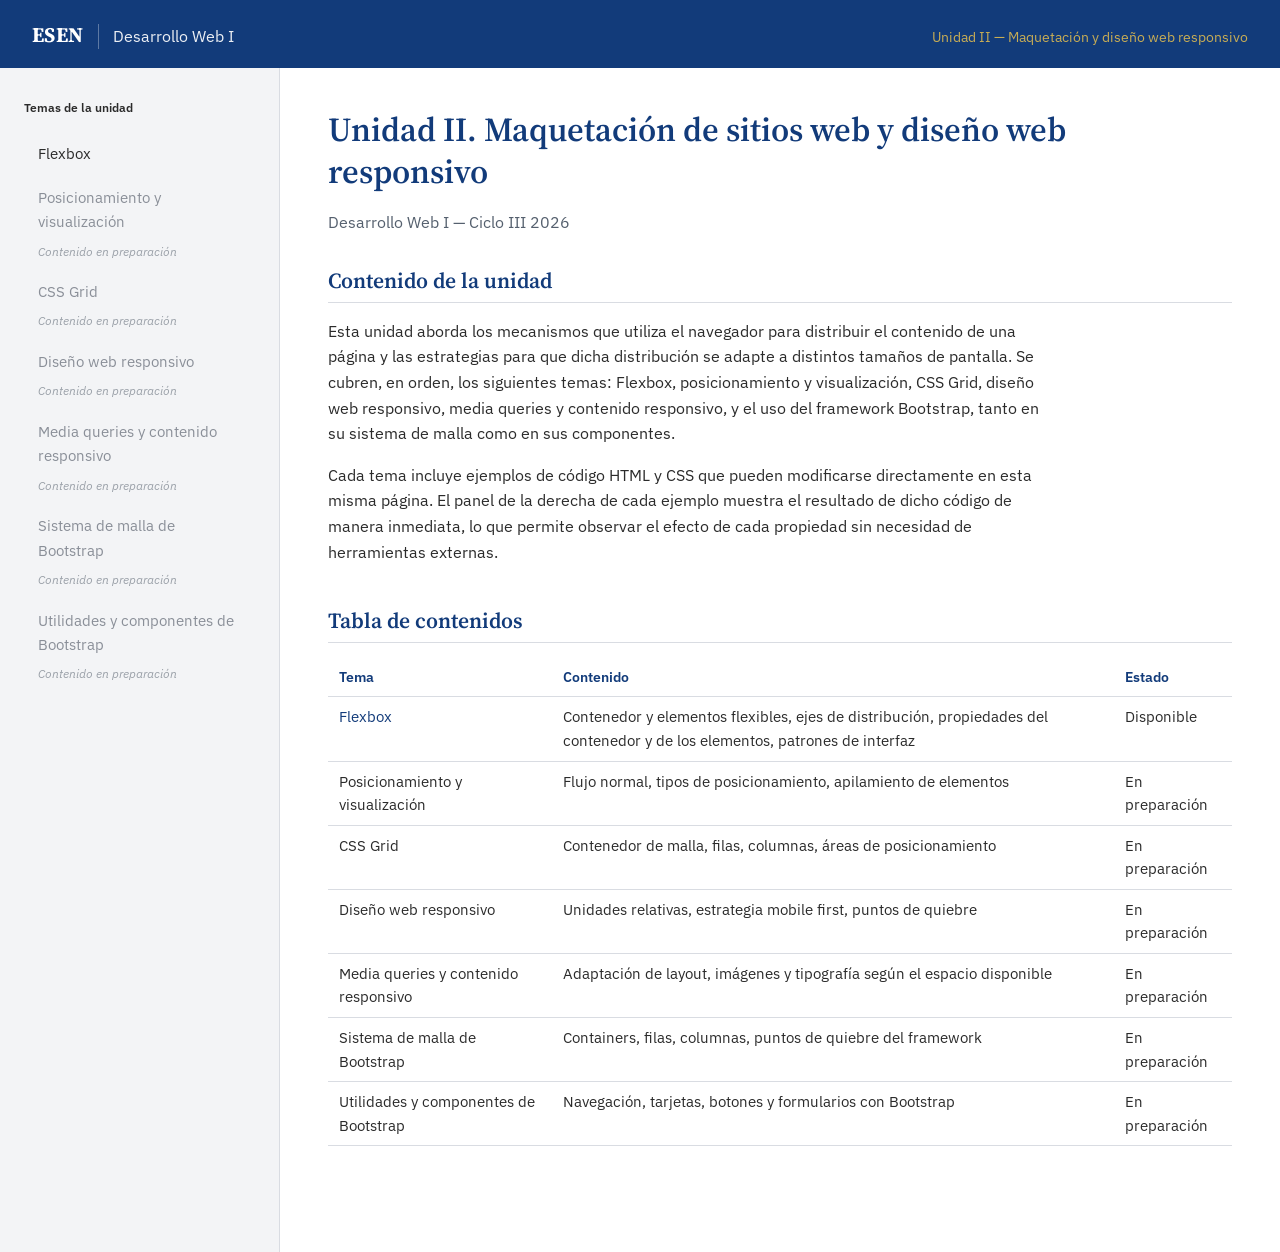
==== index.html @ 8baa9167 "commit inicial" ====
<!DOCTYPE html>
<html lang="es">
<head>
  <meta charset="UTF-8">
  <meta name="viewport" content="width=device-width, initial-scale=1.0">
  <title>Desarrollo Web I — Unidad II</title>
  <link rel="preconnect" href="https://fonts.googleapis.com">
  <link rel="preconnect" href="https://fonts.gstatic.com" crossorigin>
  <link href="https://fonts.googleapis.com/css2?family=Source+Serif+4:opsz,wght@8..60,400;8..60,600;8..60,700&family=IBM+Plex+Sans:wght@400;500;600&family=IBM+Plex+Mono:wght@400;500&display=swap" rel="stylesheet">
  <link rel="stylesheet" href="css/estilos.css">
</head>
<body>

  <header class="masthead">
    <span class="sigla">ESEN</span>
    <span class="curso">Desarrollo Web I</span>
    <span class="unidad">Unidad II — Maquetación y diseño web responsivo</span>
  </header>

  <div class="estructura">

    <!-- INICIO NAVEGACIÓN — este bloque se reutiliza sin cambios en cada tema de la unidad -->
    <nav class="navegacion-tema">
      <h2>Temas de la unidad</h2>
      <ul class="lista-temas">
        <li>
          <a href="flexbox.html">Flexbox</a>
        </li>
        <li class="pendiente">
          <a href="#">Posicionamiento y visualización</a>
          <span class="nota-pendiente">Contenido en preparación</span>
        </li>
        <li class="pendiente">
          <a href="#">CSS Grid</a>
          <span class="nota-pendiente">Contenido en preparación</span>
        </li>
        <li class="pendiente">
          <a href="#">Diseño web responsivo</a>
          <span class="nota-pendiente">Contenido en preparación</span>
        </li>
        <li class="pendiente">
          <a href="#">Media queries y contenido responsivo</a>
          <span class="nota-pendiente">Contenido en preparación</span>
        </li>
        <li class="pendiente">
          <a href="#">Sistema de malla de Bootstrap</a>
          <span class="nota-pendiente">Contenido en preparación</span>
        </li>
        <li class="pendiente">
          <a href="#">Utilidades y componentes de Bootstrap</a>
          <span class="nota-pendiente">Contenido en preparación</span>
        </li>
      </ul>
    </nav>
    <!-- FIN NAVEGACIÓN -->

    <main class="contenido">
      <header>
        <h1>Unidad II. Maquetación de sitios web y diseño web responsivo</h1>
        <p class="subtitulo">Desarrollo Web I — Ciclo III 2026</p>
      </header>

      <section>
        <h2>Contenido de la unidad</h2>
        <p>
          Esta unidad aborda los mecanismos que utiliza el navegador para distribuir
          el contenido de una página y las estrategias para que dicha distribución se
          adapte a distintos tamaños de pantalla. Se cubren, en orden, los siguientes
          temas: Flexbox, posicionamiento y visualización, CSS Grid, diseño web
          responsivo, media queries y contenido responsivo, y el uso del framework
          Bootstrap, tanto en su sistema de malla como en sus componentes.
        </p>
        <p>
          Cada tema incluye ejemplos de código HTML y CSS que pueden modificarse
          directamente en esta misma página. El panel de la derecha de cada ejemplo
          muestra el resultado de dicho código de manera inmediata, lo que permite
          observar el efecto de cada propiedad sin necesidad de herramientas externas.
        </p>
      </section>

      <section>
        <h2>Tabla de contenidos</h2>
        <table class="tabla-referencia">
          <thead>
            <tr>
              <th>Tema</th>
              <th>Contenido</th>
              <th>Estado</th>
            </tr>
          </thead>
          <tbody>
            <tr>
              <td><a href="flexbox.html">Flexbox</a></td>
              <td>Contenedor y elementos flexibles, ejes de distribución, propiedades del contenedor y de los elementos, patrones de interfaz</td>
              <td>Disponible</td>
            </tr>
            <tr>
              <td>Posicionamiento y visualización</td>
              <td>Flujo normal, tipos de posicionamiento, apilamiento de elementos</td>
              <td>En preparación</td>
            </tr>
            <tr>
              <td>CSS Grid</td>
              <td>Contenedor de malla, filas, columnas, áreas de posicionamiento</td>
              <td>En preparación</td>
            </tr>
            <tr>
              <td>Diseño web responsivo</td>
              <td>Unidades relativas, estrategia mobile first, puntos de quiebre</td>
              <td>En preparación</td>
            </tr>
            <tr>
              <td>Media queries y contenido responsivo</td>
              <td>Adaptación de layout, imágenes y tipografía según el espacio disponible</td>
              <td>En preparación</td>
            </tr>
            <tr>
              <td>Sistema de malla de Bootstrap</td>
              <td>Containers, filas, columnas, puntos de quiebre del framework</td>
              <td>En preparación</td>
            </tr>
            <tr>
              <td>Utilidades y componentes de Bootstrap</td>
              <td>Navegación, tarjetas, botones y formularios con Bootstrap</td>
              <td>En preparación</td>
            </tr>
          </tbody>
        </table>
      </section>
    </main>

  </div>

</body>
</html>
---- css/estilos.css ----
/*
  Hoja de estilos compartida — Desarrollo Web I, Unidad II
  Este archivo es utilizado por todas las páginas de la unidad.
  Al incorporar un nuevo tema, basta con enlazar este mismo archivo
  para mantener una apariencia consistente.
*/

:root {
  --azul-esen: #123B7A;
  --azul-esen-oscuro: #0d2c5c;
  --dorado-esen: #C8AD55;
  --blanco: #FFFFFF;
  --gris-claro: #F3F4F6;
  --gris-medio: #d9dce2;
  --gris-oscuro: #2B2B2B;

  --fuente-titulos: "Source Serif 4", "Georgia", serif;
  --fuente-cuerpo: "IBM Plex Sans", "Segoe UI", sans-serif;
  --fuente-codigo: "IBM Plex Mono", "Consolas", monospace;

  --ancho-barra-lateral: 280px;
}

* {
  box-sizing: border-box;
}

html {
  scroll-behavior: smooth;
}

body {
  margin: 0;
  font-family: var(--fuente-cuerpo);
  color: var(--gris-oscuro);
  background-color: var(--blanco);
  line-height: 1.6;
  font-size: 16px;
}

h1, h2, h3, h4 {
  font-family: var(--fuente-titulos);
  color: var(--azul-esen);
  line-height: 1.25;
  font-weight: 600;
}

a {
  color: var(--azul-esen);
  text-decoration: none;
}

a:hover {
  text-decoration: underline;
}

p {
  max-width: 72ch;
}

code {
  font-family: var(--fuente-codigo);
  background-color: var(--gris-claro);
  padding: 0.1rem 0.35rem;
  border-radius: 3px;
  font-size: 0.92em;
}

/* Encabezado institucional */

.masthead {
  background-color: var(--azul-esen);
  color: var(--blanco);
  padding: 1.1rem 2rem;
  display: flex;
  align-items: baseline;
  gap: 0.9rem;
  flex-wrap: wrap;
}

.masthead .sigla {
  font-family: var(--fuente-titulos);
  font-weight: 700;
  font-size: 1.3rem;
  letter-spacing: 0.02em;
}

.masthead .curso {
  font-size: 0.98rem;
  opacity: 0.92;
  border-left: 1px solid rgba(255, 255, 255, 0.35);
  padding-left: 0.9rem;
}

.masthead .unidad {
  font-size: 0.9rem;
  color: var(--dorado-esen);
  margin-left: auto;
}

/* Estructura de dos columnas */

.estructura {
  display: grid;
  grid-template-columns: var(--ancho-barra-lateral) 1fr;
  min-height: calc(100vh - 64px);
}

/* Navegación lateral */

.navegacion-tema {
  background-color: var(--gris-claro);
  border-right: 1px solid var(--gris-medio);
  padding: 2rem 1.5rem;
}

.navegacion-tema h2 {
  font-size: 0.78rem;
  font-family: var(--fuente-cuerpo);
  text-transform: none;
  color: var(--gris-oscuro);
  margin: 0 0 1rem 0;
  font-weight: 600;
}

.lista-temas {
  list-style: none;
  margin: 0;
  padding: 0;
  display: flex;
  flex-direction: column;
  gap: 0.15rem;
}

.lista-temas li {
  border-left: 3px solid transparent;
}

.lista-temas a {
  display: block;
  padding: 0.55rem 0.7rem;
  color: var(--gris-oscuro);
  font-size: 0.95rem;
}

.lista-temas a:hover {
  background-color: var(--blanco);
  text-decoration: none;
}

.lista-temas li.activo {
  border-left-color: var(--dorado-esen);
  background-color: var(--blanco);
}

.lista-temas li.activo a {
  color: var(--azul-esen);
  font-weight: 600;
}

.lista-temas li.pendiente a {
  color: #8a8f98;
  cursor: default;
}

.lista-temas li.pendiente a:hover {
  background-color: transparent;
  text-decoration: none;
}

.lista-temas .nota-pendiente {
  display: block;
  font-size: 0.72rem;
  color: #9aa0a8;
  padding: 0 0.7rem 0.45rem 0.7rem;
  font-style: italic;
}

/* Contenido principal */

.contenido {
  padding: 2.5rem 3rem 4rem 3rem;
  max-width: 1000px;
}

.contenido > header {
  margin-bottom: 2rem;
}

.contenido > header h1 {
  font-size: 2.1rem;
  margin: 0 0 0.4rem 0;
}

.contenido > header .subtitulo {
  color: #55606e;
  font-size: 1.02rem;
}

.contenido section {
  margin-bottom: 2.6rem;
}

.contenido section h2 {
  font-size: 1.35rem;
  border-bottom: 1px solid var(--gris-medio);
  padding-bottom: 0.5rem;
  margin-bottom: 1rem;
}

.contenido section h3 {
  font-size: 1.08rem;
  margin-top: 1.6rem;
}

.contenido ol, .contenido ul {
  max-width: 72ch;
  padding-left: 1.4rem;
}

.contenido li {
  margin-bottom: 0.35rem;
}

.nota-instruccion {
  font-size: 0.94rem;
  color: #45505d;
  border-left: 3px solid var(--dorado-esen);
  padding-left: 0.9rem;
  margin: 0.9rem 0 1.2rem 0;
}

/* Componente de ejemplo interactivo (playground) */

.playground {
  border: 1px solid var(--gris-medio);
  border-radius: 6px;
  margin: 1.2rem 0 1.8rem 0;
  overflow: hidden;
}

.playground .titulo-playground {
  background-color: var(--gris-claro);
  padding: 0.55rem 0.9rem;
  font-size: 0.85rem;
  font-weight: 600;
  color: var(--azul-esen);
  border-bottom: 1px solid var(--gris-medio);
}

.paneles-editor {
  display: grid;
  grid-template-columns: 1fr 1fr;
  background-color: #1e1e1e;
}

.panel-editor {
  border-right: 1px solid #333;
}

.panel-editor:last-child {
  border-right: none;
}

.panel-editor .etiqueta {
  font-family: var(--fuente-codigo);
  font-size: 0.75rem;
  color: #9aa0a8;
  padding: 0.4rem 0.7rem 0;
  background-color: #1e1e1e;
}

.panel-editor .CodeMirror {
  height: 190px;
  font-family: var(--fuente-codigo);
  font-size: 0.85rem;
}

.panel-vista {
  border-top: 1px solid var(--gris-medio);
}

.panel-vista .etiqueta {
  font-family: var(--fuente-cuerpo);
  font-size: 0.75rem;
  color: #55606e;
  padding: 0.4rem 0.9rem 0;
  background-color: var(--gris-claro);
}

.vista-previa {
  width: 100%;
  height: 160px;
  border: none;
  display: block;
  background-color: var(--blanco);
}

.controles-playground {
  padding: 0.55rem 0.9rem;
  background-color: var(--gris-claro);
  border-top: 1px solid var(--gris-medio);
  display: flex;
  justify-content: flex-end;
}

.btn-reiniciar {
  font-family: var(--fuente-cuerpo);
  font-size: 0.82rem;
  color: var(--azul-esen);
  background-color: var(--blanco);
  border: 1px solid var(--gris-medio);
  border-radius: 4px;
  padding: 0.35rem 0.8rem;
  cursor: pointer;
}

.btn-reiniciar:hover {
  border-color: var(--azul-esen);
}

/* Tabla de referencia de propiedades */

.tabla-referencia {
  width: 100%;
  border-collapse: collapse;
  font-size: 0.92rem;
  margin: 1rem 0 1.6rem 0;
}

.tabla-referencia th,
.tabla-referencia td {
  text-align: left;
  padding: 0.5rem 0.7rem;
  border-bottom: 1px solid var(--gris-medio);
  vertical-align: top;
}

.tabla-referencia th {
  color: var(--azul-esen);
  font-family: var(--fuente-cuerpo);
  font-weight: 600;
  font-size: 0.85rem;
}

.tabla-referencia code {
  white-space: nowrap;
}

/* Recursos externos */

.lista-recursos {
  list-style: none;
  padding: 0;
}

.lista-recursos li {
  padding: 0.5rem 0;
  border-bottom: 1px solid var(--gris-medio);
}

.lista-recursos .descripcion {
  display: block;
  color: #55606e;
  font-size: 0.9rem;
}

/* Diagramas de referencia */

.diagrama-ejes,
.diagrama-concepto {
  max-width: 100%;
  height: auto;
  display: block;
  margin: 0.9rem 0 1.5rem 0;
}

.diagrama-ejes {
  max-width: 560px;
}

/* Menú de autocompletado del editor */

.CodeMirror-hints {
  font-family: var(--fuente-codigo);
  font-size: 0.82rem;
  border: 1px solid var(--gris-medio);
  box-shadow: 0 4px 14px rgba(0, 0, 0, 0.18);
}

.CodeMirror-hint {
  padding: 3px 10px;
}

li.CodeMirror-hint-active {
  background-color: var(--azul-esen);
  color: var(--blanco);
}

/* Responsivo */

@media (max-width: 860px) {
  .estructura {
    grid-template-columns: 1fr;
  }

  .navegacion-tema {
    border-right: none;
    border-bottom: 1px solid var(--gris-medio);
  }

  .contenido {
    padding: 2rem 1.3rem 3rem 1.3rem;
  }

  .paneles-editor {
    grid-template-columns: 1fr;
  }

  .panel-editor {
    border-right: none;
    border-bottom: 1px solid #333;
  }
}
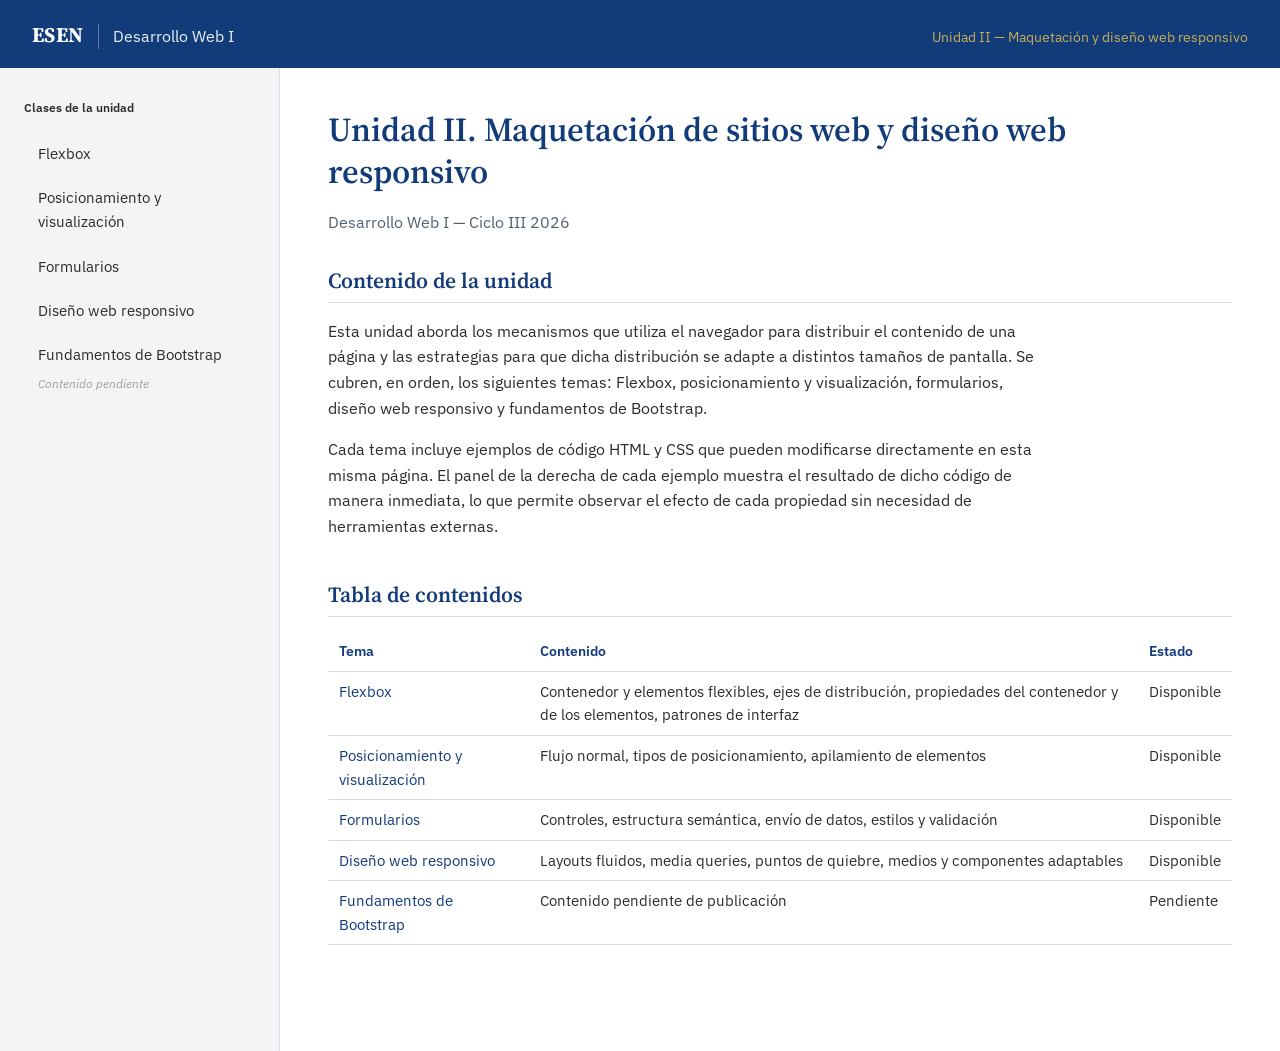
==== commit 5b4052e7: "Subiendo clases pendientes" ====
--- a/index.html
+++ b/index.html
@@ -19,40 +19,28 @@
 
   <div class="estructura">
 
-    <!-- INICIO NAVEGACIÓN — este bloque se reutiliza sin cambios en cada tema de la unidad -->
-    <nav class="navegacion-tema">
-      <h2>Temas de la unidad</h2>
+    <!-- Navegación principal: se reutiliza sin cambios estructurales en cada página. -->
+    <nav class="navegacion-tema" aria-label="Navegación del curso">
+      <h2>Clases de la unidad</h2>
       <ul class="lista-temas">
         <li>
           <a href="flexbox.html">Flexbox</a>
         </li>
-        <li class="pendiente">
-          <a href="#">Posicionamiento y visualización</a>
-          <span class="nota-pendiente">Contenido en preparación</span>
+        <li>
+          <a href="posicionamiento-visualizacion.html">Posicionamiento y visualización</a>
         </li>
-        <li class="pendiente">
-          <a href="#">CSS Grid</a>
-          <span class="nota-pendiente">Contenido en preparación</span>
+        <li>
+          <a href="formularios.html">Formularios</a>
         </li>
-        <li class="pendiente">
-          <a href="#">Diseño web responsivo</a>
-          <span class="nota-pendiente">Contenido en preparación</span>
+        <li>
+          <a href="responsive-design.html">Diseño web responsivo</a>
         </li>
-        <li class="pendiente">
-          <a href="#">Media queries y contenido responsivo</a>
-          <span class="nota-pendiente">Contenido en preparación</span>
-        </li>
-        <li class="pendiente">
-          <a href="#">Sistema de malla de Bootstrap</a>
-          <span class="nota-pendiente">Contenido en preparación</span>
-        </li>
-        <li class="pendiente">
-          <a href="#">Utilidades y componentes de Bootstrap</a>
-          <span class="nota-pendiente">Contenido en preparación</span>
+        <li>
+          <a href="bootstrap.html">Fundamentos de Bootstrap</a>
+          <span class="nota-pendiente">Contenido pendiente</span>
         </li>
       </ul>
     </nav>
-    <!-- FIN NAVEGACIÓN -->
 
     <main class="contenido">
       <header>
@@ -66,9 +54,8 @@
           Esta unidad aborda los mecanismos que utiliza el navegador para distribuir
           el contenido de una página y las estrategias para que dicha distribución se
           adapte a distintos tamaños de pantalla. Se cubren, en orden, los siguientes
-          temas: Flexbox, posicionamiento y visualización, CSS Grid, diseño web
-          responsivo, media queries y contenido responsivo, y el uso del framework
-          Bootstrap, tanto en su sistema de malla como en sus componentes.
+          temas: Flexbox, posicionamiento y visualización, formularios, diseño web
+          responsivo y fundamentos de Bootstrap.
         </p>
         <p>
           Cada tema incluye ejemplos de código HTML y CSS que pueden modificarse
@@ -95,34 +82,24 @@
               <td>Disponible</td>
             </tr>
             <tr>
-              <td>Posicionamiento y visualización</td>
+              <td><a href="posicionamiento-visualizacion.html">Posicionamiento y visualización</a></td>
               <td>Flujo normal, tipos de posicionamiento, apilamiento de elementos</td>
-              <td>En preparación</td>
+              <td>Disponible</td>
             </tr>
             <tr>
-              <td>CSS Grid</td>
-              <td>Contenedor de malla, filas, columnas, áreas de posicionamiento</td>
-              <td>En preparación</td>
+              <td><a href="formularios.html">Formularios</a></td>
+              <td>Controles, estructura semántica, envío de datos, estilos y validación</td>
+              <td>Disponible</td>
             </tr>
             <tr>
-              <td>Diseño web responsivo</td>
-              <td>Unidades relativas, estrategia mobile first, puntos de quiebre</td>
-              <td>En preparación</td>
+              <td><a href="responsive-design.html">Diseño web responsivo</a></td>
+              <td>Layouts fluidos, media queries, puntos de quiebre, medios y componentes adaptables</td>
+              <td>Disponible</td>
             </tr>
             <tr>
-              <td>Media queries y contenido responsivo</td>
-              <td>Adaptación de layout, imágenes y tipografía según el espacio disponible</td>
-              <td>En preparación</td>
-            </tr>
-            <tr>
-              <td>Sistema de malla de Bootstrap</td>
-              <td>Containers, filas, columnas, puntos de quiebre del framework</td>
-              <td>En preparación</td>
-            </tr>
-            <tr>
-              <td>Utilidades y componentes de Bootstrap</td>
-              <td>Navegación, tarjetas, botones y formularios con Bootstrap</td>
-              <td>En preparación</td>
+              <td><a href="bootstrap.html">Fundamentos de Bootstrap</a></td>
+              <td>Contenido pendiente de publicación</td>
+              <td>Pendiente</td>
             </tr>
           </tbody>
         </table>
--- a/css/estilos.css
+++ b/css/estilos.css
@@ -176,6 +176,39 @@
   font-style: italic;
 }
 
+/* Índice local de cada página */
+
+.indice-pagina {
+  max-width: 72ch;
+  margin: 0 0 2.6rem 0;
+  padding: 1rem 1.25rem;
+  border: 1px solid var(--gris-medio);
+  border-left: 3px solid var(--dorado-esen);
+  background-color: var(--gris-claro);
+}
+
+.indice-pagina h2 {
+  margin: 0 0 0.65rem 0;
+  font-family: var(--fuente-cuerpo);
+  font-size: 0.95rem;
+  color: var(--gris-oscuro);
+}
+
+.indice-pagina ul {
+  columns: 2;
+  column-gap: 2rem;
+  margin: 0;
+  padding-left: 1.2rem;
+}
+
+.indice-pagina li {
+  break-inside: avoid;
+}
+
+.contenido section[id] {
+  scroll-margin-top: 1.5rem;
+}
+
 /* Contenido principal */
 
 .contenido {
@@ -413,6 +446,10 @@
     padding: 2rem 1.3rem 3rem 1.3rem;
   }
 
+  .indice-pagina ul {
+    columns: 1;
+  }
+
   .paneles-editor {
     grid-template-columns: 1fr;
   }
